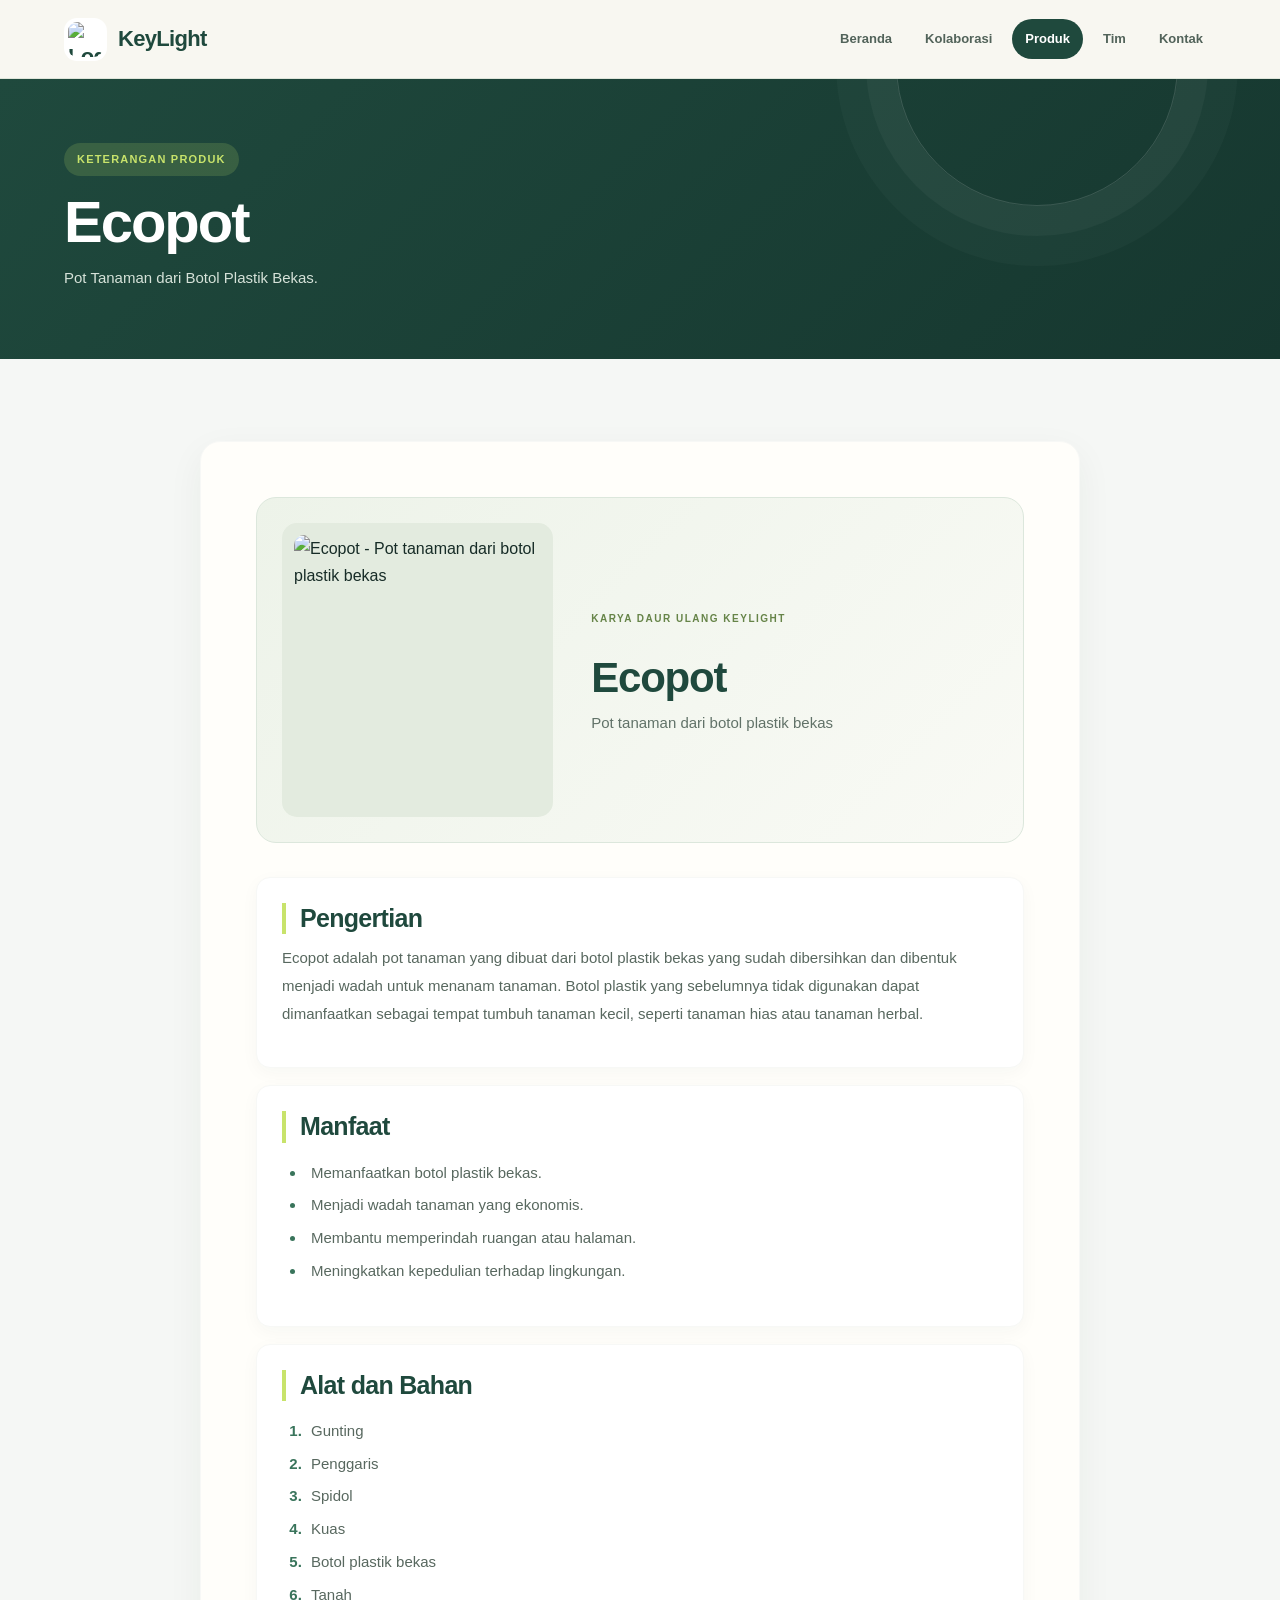
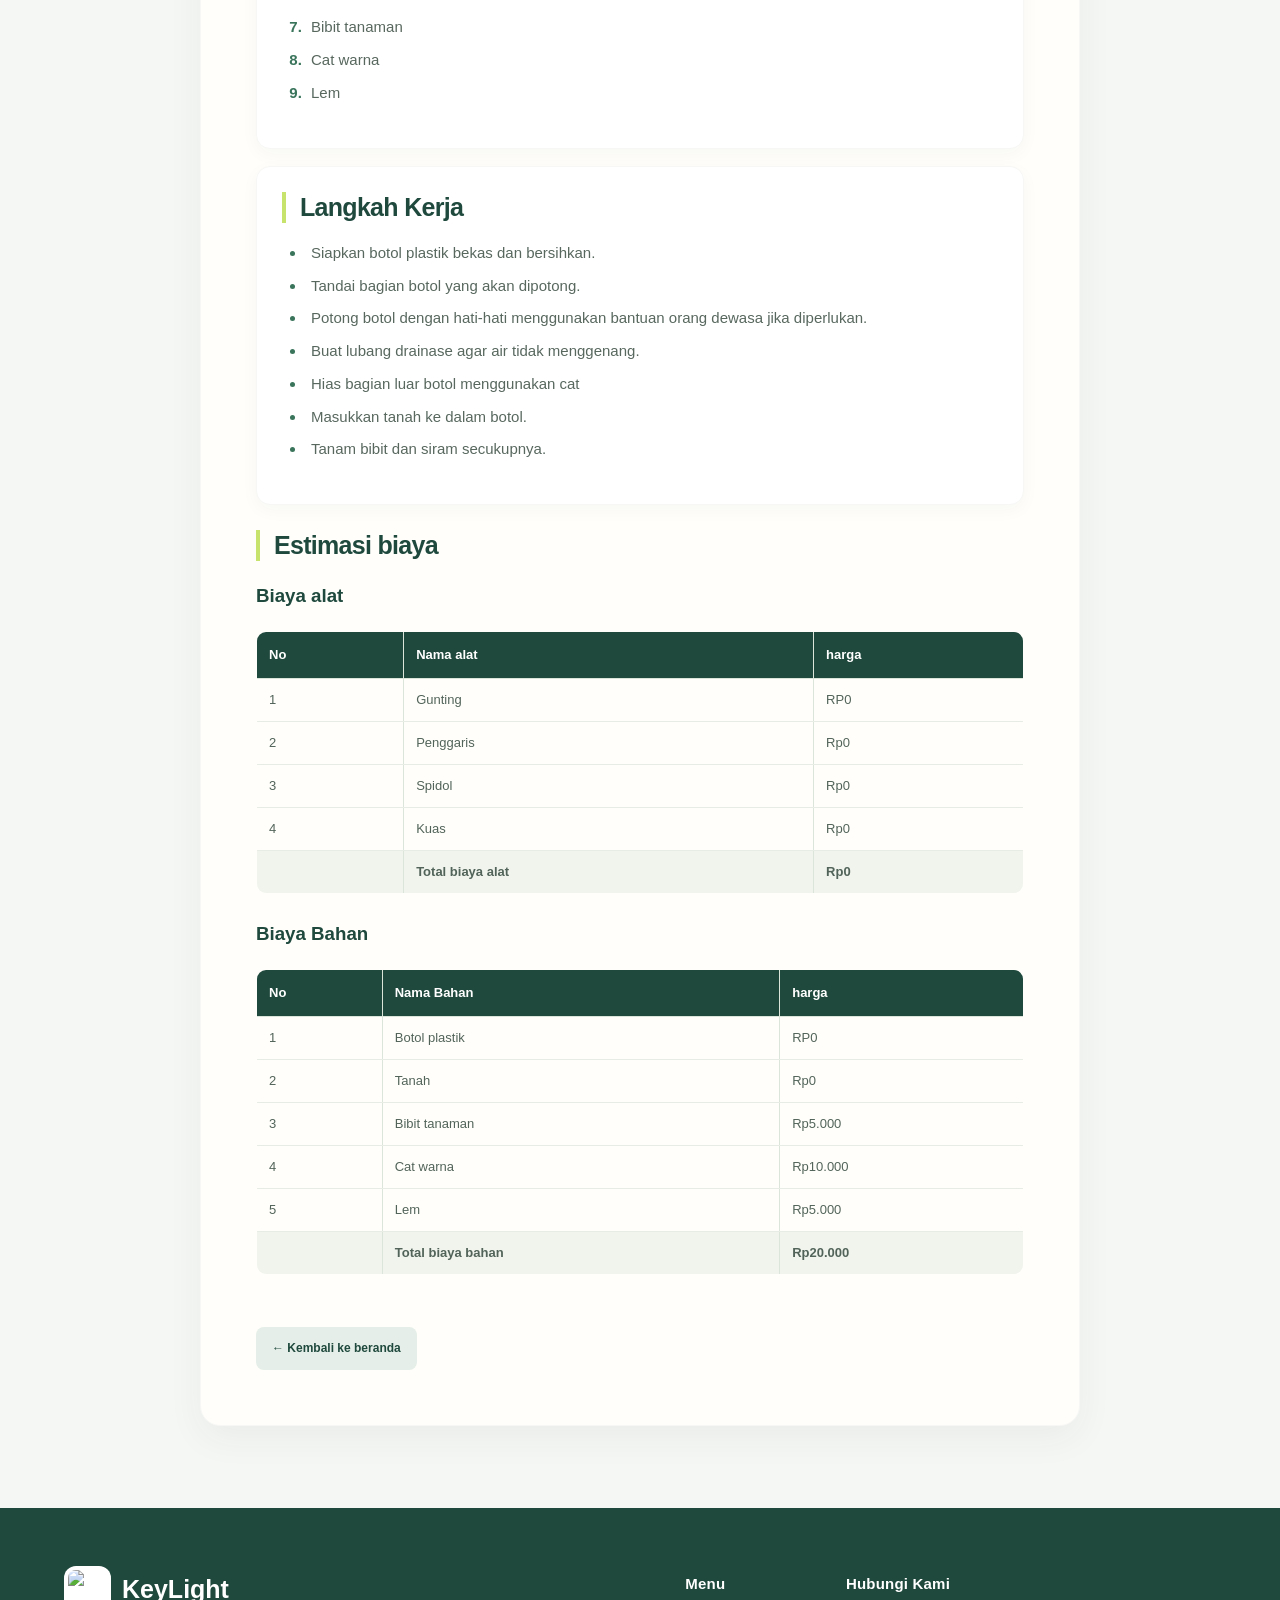
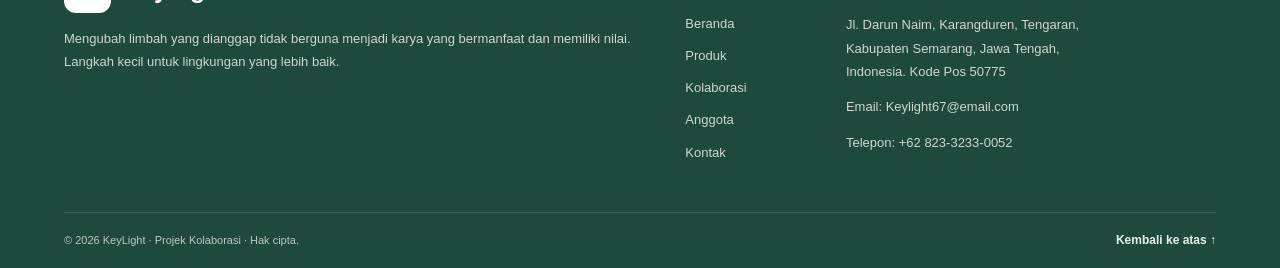
==== ecopot.html @ df7af95a "Add files via upload" ====
<!DOCTYPE html>
<html lang="id">

<head>
  <meta charset="UTF-8">
  <meta name="viewport" content="width=device-width, initial-scale=1.0">
  <meta name="theme-color" content="#1f493d">
  <title>Ecopot | KeyLight</title>
  <link rel="stylesheet" href="style.css">
</head>

<body id="top">
  <header class="site-header">
    <div class="container nav-wrap"><a class="brand" href="index.html"><img src="assets/1761713173324.png"
          alt="Logo KeyLight">KeyLight</a>
      <nav class="nav">
        <a class="" href="index.html">Beranda</a>
        <a class="" href="index.html#kolaborasi">Kolaborasi</a>
        <a class="active" href="index.html#produk">Produk</a>
        <a class="" href="index.html#tim">Tim</a><a class="" href="index.html#kontak">Kontak</a>
      </nav>
    </div>
  </header>
  <section class="page-hero">
    <div class="container"><span class="pill">Keterangan produk</span>
      <h1>Ecopot</h1>
      <p>Pot Tanaman dari Botol Plastik Bekas.</p>
    </div>
  </section>
  <main class="section">
    <div class="container article">
      <header class="product-intro">
        <div class="product-intro-image"><img src="assets/pot botol.jpeg" alt="Ecopot - Pot tanaman dari botol plastik bekas"></div>
        <div class="product-intro-copy"><span class="product-eyebrow">KARYA DAUR ULANG KEYLIGHT</span><h2>Ecopot</h2><p>Pot tanaman dari botol plastik bekas</p></div>
      </header>

      <div class="container">
        <div class="card">

          <h2>Pengertian</h2>
          <p>Ecopot adalah pot tanaman yang dibuat dari botol plastik bekas yang sudah dibersihkan dan dibentuk menjadi
            wadah untuk menanam tanaman.
            Botol plastik yang sebelumnya tidak digunakan dapat dimanfaatkan sebagai tempat tumbuh tanaman kecil,
            seperti tanaman hias atau tanaman herbal.
          </p>
        </div>

        <div class="card">
          <h2>Manfaat</h2>
          <ul>
            <li>Memanfaatkan botol plastik bekas.</li>
            <li>Menjadi wadah tanaman yang ekonomis.</li>
            <li>Membantu memperindah ruangan atau halaman.</li>
            <li>Meningkatkan kepedulian terhadap lingkungan.</li>
          </ul>
        </div>

        <div class="card">
          <h2>Alat dan Bahan</h2>
          <ol>
            <li>Gunting</li>
            <li>Penggaris</li>
            <li>Spidol</li>
            <li>Kuas</li>
            <li>Botol plastik bekas </li>
            <li>Tanah </li>
            <li>Bibit tanaman </li>
            <li>Cat warna </li>
            <li>Lem </li>
          </ol>
        </div>

        <div class="card">
          <h2>Langkah Kerja</h2>
          <ul>
            <li>Siapkan botol plastik bekas dan bersihkan.</li>
            <li>Tandai bagian botol yang akan dipotong.</li>
            <li>Potong botol dengan hati-hati menggunakan bantuan orang dewasa jika diperlukan.</li>
            <li>Buat lubang drainase agar air tidak menggenang.</li>
            <li>Hias bagian luar botol menggunakan cat</li>
            <li>Masukkan tanah ke dalam botol.</li>
            <li>Tanam bibit dan siram secukupnya.</li>
          </ul>
        </div>
        <div>
         <h2>Estimasi biaya</h2>
         <h3>Biaya alat</h3>
          <table border="1">
             <thead>
              <th>No</th>
              <th>Nama alat</th>
              <th>harga</th>
            </thead>
            <tbody>
              <tr>
                <td>1</td>
                <td>Gunting</td>
                <td>RP0</td>
              </tr>
              <tr>
                <td>2</td>
                <td>Penggaris</td>
                <td>Rp0</td>
              </tr>
              <tr>
                <td>3</td>
                <td>Spidol</td>
                <td>Rp0</td>
              </tr>
              <tr>
                <td>4</td>
                <td>Kuas</td>
                <td>Rp0</td>
              </tr>
              <tr>
                <td> </td>
                <td>Total biaya alat</td>
                <td>Rp0</td>
              </tr>
            </tbody>
          </table>
            
          <h3>Biaya Bahan</h3>
          <table border="1">
             <thead>
              <th>No</th>
              <th>Nama Bahan</th>
              <th>harga</th>
            </thead>
            <tbody>
              <tr>
                <td>1</td>
                <td>Botol plastik</td>
                <td>RP0</td>
              </tr>
              <tr>
                <td>2</td>
                <td>Tanah</td>
                <td>Rp0</td>
              </tr>
              <tr>
                <td>3</td>
                <td>Bibit tanaman</td>
                <td>Rp5.000</td>
              </tr>
              <tr>
                <td>4</td>
                <td>Cat warna</td>
                <td>Rp10.000</td>
              </tr>
              <tr>
                <td>5</td>
                <td>Lem</td>
                <td>Rp5.000</td>
              </tr>
              <tr>
                <td> </td>
                <td>Total biaya bahan</td>
                <td>Rp20.000</td>
              </tr>
          </tbody>
          </table>
        </div>
        <a class="back" href="index.html">← Kembali ke beranda</a>
    </div>
  </main>
   <!-- FOOTER -->
  <footer class="site-footer">

    <div class="container footer-main">

      <div class="footer-brand">

        <a class="footer-logo" href="index.html">
          <img src="assets/1761713173324.png" alt="Logo KeyLight">
          <span>KeyLight</span>
        </a>

        <p>
          Mengubah limbah yang dianggap tidak berguna
          menjadi karya yang bermanfaat dan memiliki nilai.
          Langkah kecil untuk lingkungan yang lebih baik.
        </p>


      </div>


      <div class="footer-column">
        <h3>Menu</h3>
        <a href="index.html">Beranda</a>
        <a href="index.html#produk">Produk</a>
        <a href="index.html#kolaborasi">Kolaborasi</a>
        <a href="index.html#tim">Anggota</a>
        <a href="index.html#kontak">Kontak</a>
      </div>

      <div class="footer-column footer-contact">
        <h3>Hubungi Kami</h3>

        <p>
          Jl. Darun Naim, Karangduren, Tengaran,
          Kabupaten Semarang, Jawa Tengah, Indonesia.
          Kode Pos 50775
        </p>

        <p>Email: Keylight67@email.com</p>
        <p>Telepon: +62 823-3233-0052</p>
      </div>

    </div>


    <div class="container footer-bottom">

      <p>
        © 2026 KeyLight · Projek Kolaborasi · Hak cipta.
      </p>

      <a href="#top" class="back-top">
        Kembali ke atas ↑
      </a>

    </div>

  </footer>

</body>

</html>
---- style.css ----
/* ReLight — visual redesign | HTML + CSS murni */
:root {
  --ink: #172c27;
  --forest: #1f493d;
  --green: #39745b;
  --lime: #c8e36b;
  --sage: #e8eee5;
  --paper: #f8f7f1;
  --white: #fffefa;
  --muted: #69776f;
  --line: #f7f8f6;
  --shadow: 0 18px 45px rgba(28, 55, 43, .09)
}

* {
  box-sizing: border-box
}

html {
  scroll-behavior: smooth;
  scroll-padding-top: 90px
}

body {
  margin: 0;
  background: var(--paper);
  color: var(--ink);
  font-family: Arial, Helvetica, sans-serif;
  line-height: 1.7
}

a {
  color: inherit;
  text-decoration: none
}

img {
  display: block;
  max-width: 100%
}

.container {
  width: min(1160px, 90%);
  margin-inline: auto
}

.site-header {
  position: sticky;
  top: 0;
  z-index: 20;
  background: rgba(248, 247, 241, .94);
  backdrop-filter: blur(12px);
  border-bottom: 1px solid rgba(220, 227, 216, .9)
}

.nav-wrap {
  min-height: 78px;
  display: flex;
  align-items: center;
  justify-content: space-between;
  gap: 24px
}

.brand {
  display: inline-flex;
  align-items: center;
  gap: 11px;
  font-size: 22px;
  font-weight: 900;
  letter-spacing: -.7px;
  color: var(--forest)
}

.brand img {
  width: 43px;
  height: 43px;
  object-fit: contain;
  background: #fff;
  border-radius: 13px;
  padding: 4px
}

.nav {
  display: flex;
  align-items: center;
  gap: 7px;
  flex-wrap: wrap
}

.nav a {
  font-size: 13px;
  font-weight: 700;
  color: #52635a;
  padding: 9px 13px;
  border-radius: 999px;
  transition: .2s
}

.nav a:hover,
.nav a.active {
  background: var(--forest);
  color: white
}

.hero {
  position: relative;
  overflow: hidden;
  padding: 88px 0 94px;
  background: var(--forest);
  color: white
}

.hero:before,
.hero:after {
  content: "";
  position: absolute;
  border-radius: 50%;
  pointer-events: none
}

.hero:before {
  width: 420px;
  height: 420px;
  right: -110px;
  top: -210px;
  border: 1px solid rgba(255, 255, 255, .16);
  box-shadow: 0 0 0 38px rgba(255, 255, 255, .035), 0 0 0 78px rgba(255, 255, 255, .025)
}

.hero:after {
  width: 240px;
  height: 240px;
  left: -120px;
  bottom: -150px;
  background: rgba(200, 227, 107, .10)
}

.hero-grid {
  position: relative;
  z-index: 1;
  display: grid;
  grid-template-columns: 1.1fr .9fr;
  gap: 65px;
  align-items: center
}

.eyebrow,
.pill {
  display: inline-flex;
  align-items: center;
  gap: 8px;
  padding: 7px 13px;
  border-radius: 999px;
  background: rgba(200, 227, 107, .15);
  color: var(--lime);
  font-size: 11px;
  font-weight: 800;
  letter-spacing: 1.2px;
  text-transform: uppercase
}

.hero h1 {
  font-size: clamp(48px, 7vw, 86px);
  line-height: .99;
  letter-spacing: -4px;
  margin: 22px 0 20px;
  color: #fff
}

.hero p {
  max-width: 590px;
  color: #d6e2d9;
  font-size: 16px;
  line-height: 1.85;
  margin: 0 0 28px
}

.btn {
  display: inline-flex;
  align-items: center;
  gap: 12px;
  background: var(--lime);
  color: var(--ink);
  font-size: 13px;
  font-weight: 900;
  padding: 14px 21px;
  border-radius: 9px;
  transition: .2s
}

.btn:hover {
  transform: translateY(-3px);
  box-shadow: 0 20px 24px rgba(0, 0, 0, .16)
}

.hero-art {
  min-height: 330px;
  display: grid;
  place-items: center;
  position: relative;
  background: linear-gradient(145deg, #fdfffc, #f9faf9);
  border-radius: 32px 32px 110px 32px;
  padding: 38px;
  box-shadow: var(--shadow);
  transform: rotate(1deg)
}

.hero-art:before {
  content: "REUSE • RECREATE • KEYLIGHT";
  bottom: 20px;
  left: 25px;
  font-size: 10px;
  font-weight: 900;
  letter-spacing: 2px;
  color: #48634f
}

.hero-art img {
  width: min(240px, 75%);
  height: 220px;
  object-fit: contain;
  filter: drop-shadow(0 15px 15px rgba(28, 55, 43, .12))
}

.section {
  padding: 82px 0
}

.section.alt {
  background: #edf1e9
}

.section.dark {
  background: var(--forest);
  color: #fff
}

.section-title {
  max-width: 700px;
  text-align: center;
  margin: 0 auto 42px
}

.section-title .pill {
  background: #e2ebd7;
  color: var(--green);
  margin-bottom: 12px
}

.section-title h2 {
  font-size: clamp(29px, 4vw, 43px);
  line-height: 1.13;
  letter-spacing: -1.5px;
  color: var(--ink);
  margin: 0 0 13px
}

.section-title p {
  color: var(--muted);
  font-size: 15px;
  margin: 0
}

.section.dark .section-title h2 {
  color: white
}

.section.dark .section-title p {
  color: #d4e0d8
}

.two-col {
  display: grid;
  grid-template-columns: 1fr 1fr;
  gap: 58px;
  align-items: center
}

.two-col h2 {
  font-size: clamp(29px, 4vw, 42px) !important;
  line-height: 1.13 !important;
  letter-spacing: -1.4px;
  margin: 14px 0 17px;
  color: var(--ink) !important
}

.two-col p {
  color: var(--muted);
  font-size: 15px
}

.photo-box {
  position: relative;
  overflow: hidden;
  border-radius: 22px 22px 80px 22px;
  background: #dfe9d9;
  min-height: 320px;
  box-shadow: var(--shadow);
  padding: 10px
}

.photo-box:after {
  content: "EcoVandguard";
  position: absolute;
  bottom: 22px;
  left: 25px;
  background: var(--lime);
  color: var(--ink);
  font-size: 12px;
  font-weight: 900;
  letter-spacing: 1.2px;
  padding: 8px 12px;
  border-radius: 5px
}

.photo-box img {
  width: 100%;
  height: 320px;
  object-fit: cover;
  border-radius: 15px 15px 70px 15px
}

.text-link {
  display: inline-flex;
  align-items: center;
  gap: 8px;
  color: var(--green);
  font-weight: 900;
  font-size: 13px;
  margin-top: 5px
}

.text-link:hover {
  color: #172c27;
  text-decoration: underline;
  text-underline-offset: 4px
}

.cards {
  display: grid;
  grid-template-columns: repeat(3, minmax(0, 1fr));
  gap: 22px
}

.card {
  min-width: 0;
  background: var(--white);
  border: 1px solid var(--line);
  border-radius: 17px;
  overflow: hidden;
  box-shadow: 0 5px 18px rgba(28, 55, 43, .035);
  transition: transform .25s, box-shadow .25s
}

.card:hover {
  transform: translateY(-7px);
  box-shadow: var(--shadow)
}

.card-img {
  height: 205px;
  background: linear-gradient(145deg, #e6eee1, #d5e2d2);
  display: grid;
  place-items: center;
  overflow: hidden
}

.card-img img {
  width: 100%;
  height: 100%;
  object-fit: cover;
  transition: transform .4s
}

.card:hover .card-img img {
  transform: scale(1.045)
}

.card-img .symbol {
  font-size: 62px;
  color: var(--green)
}

.card-body {
  padding: 23px
}

.card h3 {
  margin: 0 0 9px;
  color: var(--forest);
  font-size: 18px;
  line-height: 1.35;
  letter-spacing: -.3px
}

.card p {
  margin: 0 0 15px;
  color: var(--muted);
  font-size: 13px;
  line-height: 1.75
}

.team-section {
  background: #f0f0e8
}

.team-card {
  border-radius: 17px
}

.team-photo {
  height: 255px;
  background: #e2e9dc;
  overflow: hidden
}

.team-photo img {
  width: 100%;
  height: 100%;
  object-fit: cover;
  object-position: center 25%;
  transition: transform .4s
}

.team-card:hover .team-photo img {
  transform: scale(1.04)
}

.social-links {
  display: flex;
  flex-wrap: wrap;
  gap: 7px;
  margin-top: 16px
}

.social-links a {
  display: inline-flex;
  align-items: center;
  padding: 7px 11px;
  border-radius: 7px;
  background: #edf2e9;
  color: var(--forest);
  border: 1px solid #dce6d8;
  font-size: 11px;
  font-weight: 800;
  transition: .2s
}

.social-links a:hover {
  background: var(--forest);
  border-color: var(--forest);
  color: #fff
}

.social-note {
  margin: 22px 0 0;
  padding: 13px 16px;
  background: #e5eddf;
  border-radius: 9px;
  color: #52645a;
  font-size: 12px
}

.info-box {
  background: var(--forest);
  color: white;
  padding: 30px;
  border-radius: 18px 18px 55px 18px;
  box-shadow: var(--shadow)
}

.info-box h3 {
  font-size: 21px;
  margin: 0 0 17px
}

.info-box p {
  color: #e0e9e1;
  margin: 8px 0;
  font-size: 14px
}

.info-box .note {
  background: rgba(255, 255, 255, .1);
  border: 0;
  color: #e0e9e1
}

.page-hero {
  position: relative;
  overflow: hidden;
  background: var(--forest);
  color: white;
  padding: 64px 0 68px
}

.page-hero:after {
  content: "";
  position: absolute;
  width: 280px;
  height: 280px;
  border: 1px solid rgba(255, 255, 255, .15);
  border-radius: 50%;
  right: 8%;
  top: -155px;
  box-shadow: 0 0 0 30px rgba(255, 255, 255, .035), 0 0 0 60px rgba(255, 255, 255, .025)
}

.page-hero .container {
  position: relative;
  z-index: 1
}

.page-hero .pill {
  background: rgba(200, 227, 107, .16);
  color: var(--lime)
}

.page-hero h1 {
  font-size: clamp(35px, 5vw, 58px);
  line-height: 1.08;
  letter-spacing: -2px;
  color: white;
  margin: 15px 0 12px;
  max-width: 850px
}

.page-hero p {
  max-width: 720px;
  color: #d6e2d9;
  font-size: 15px;
  margin: 0
}

.article {
  max-width: 880px;
  margin: 0 auto;
  background: var(--white);
  padding: clamp(24px, 5vw, 55px);
  border: 1px solid var(--line);
  border-radius: 20px;
  box-shadow: 0 12px 36px rgba(28, 55, 43, .055)
}

.article h2 {
  font-size: 25px;
  line-height: 1.25;
  color: var(--forest);
  letter-spacing: -.7px;
  margin: 34px 0 10px;
  padding-left: 14px;
  border-left: 4px solid var(--lime)
}

.article h2:first-of-type {
  margin-top: 25px
}

.article h3 {
  color: var(--forest)
}

.article p,
.article li {
  color: #58685f;
  font-size: 15px;
  line-height: 1.85
}

.article ul,
.article ol {
  padding-left: 24px
}

.article li {
  padding-left: 5px;
  margin: 5px 0
}

.article li::marker {
  color: var(--green);
  font-weight: bold
}

.article-img {
  width: 100%;
  max-height: 430px;
  object-fit: cover;
  border-radius: 14px;
  margin: 0 0 28px
}

.price-grid {
  display: grid;
  grid-template-columns: repeat(3, 1fr);
  gap: 12px;
  margin: 22px 0
}

.price {
  background: #edf2e9;
  padding: 18px;
  border-radius: 12px;
  color: #5c6b61;
  font-size: 12px
}

.price strong {
  display: block;
  color: var(--forest);
  font-size: 23px;
  margin-top: 5px
}

.poster {
  width: 100%;
  height: auto;
  border: 1px solid var(--line);
  border-radius: 13px;
  margin: 17px 0 22px;
  box-shadow: 0 8px 22px rgba(28, 55, 43, .08)
}

.note {
  background: #edf2e9;
  border-left: 4px solid var(--green);
  padding: 15px 18px;
  border-radius: 7px;
  color: #536257
}

.back {
  display: inline-flex;
  margin-top: 28px;
  padding: 11px 16px;
  border-radius: 8px;
  background: var(--forest);
  color: white;
  font-weight: 800;
  font-size: 12px;
  transition: .2s
}

.back:hover {
  background: var(--green);
  transform: translateX(-3px)
}

.site-footer {
  background: #142f29;
  color: #eaf0e9;
  padding: 58px 0 18px
}

.footer-main {
  display: grid;
  grid-template-columns: 1.4fr .3fr .6fr .2fr;
  gap: 35px;
  align-items: start
}

.footer-brand,
.footer-column {
  min-width: 0
}

.footer-logo {
  display: inline-flex;
  align-items: center;
  gap: 11px;
  color: white;
  font-size: 25px;
  font-weight: 900;
  margin-bottom: 14px
}

.footer-logo img {
  width: 47px;
  height: 47px;
  object-fit: contain;
  background: #fff;
  border-radius: 12px;
  padding: 4px
}

.footer-brand p,
.footer-column p {
  color: #cbd9ce;
  font-size: 13px;
  line-height: 1.8;
  margin: 0 0 12px
}

.footer-column h3 {
  color: #fff;
  font-size: 15px;
  margin: 5px 0 17px;
  letter-spacing: .2px
}

.footer-column>a {
  display: block;
  color: #cbd9ce;
  font-size: 13px;
  margin: 10px 0;
  transition: color .2s
}

.footer-column>a:hover,
.back-top:hover {
  color: var(--lime)
}

.footer-member {
  display: flex;
  align-items: center;
  gap: 10px;
  color: #cbd9ce;
  font-size: 12px;
  margin: 11px 0
}

.member-photo-placeholder {
  width: 38px;
  height: 38px;
  flex: 0 0 38px;
  border: 1px dashed #9eb5a4;
  border-radius: 50%;
  display: grid;
  place-items: center;
  color: #d4e0d5;
  font-size: 9px;
  background: #ffffff0b
}

.footer-photo-placeholder {
  height: 112px;
  width: 100%;
  max-width: 260px;
  border: 1px dashed #9eb5a4;
  border-radius: 12px;
  background: #ffffff0b;
  display: grid;
  place-items: center;
  text-align: center;
  padding: 12px;
  margin-top: 18px;
  color: #cbd9ce;
  font-size: 12px
}

.footer-bottom {
  border-top: 1px solid #ffffff25;
  margin-top: 38px;
  padding-top: 17px;
  display: flex;
  justify-content: space-between;
  align-items: center;
  gap: 15px
}

.footer-bottom p {
  margin: 0;
  color: #b9c9bd;
  font-size: 11px
}

.back-top {
  color: #e5f1e6;
  font-size: 12px;
  font-weight: 800
}

@media(max-width:900px) {
  .footer-main {
    grid-template-columns: 1.2fr 1fr;
    gap: 28px
  }

  .hero-grid {
    gap: 35px
  }

  .cards {
    gap: 16px
  }
}

@media(max-width:700px) {
  .nav-wrap {
    padding: 13px 0;
    align-items: flex-start;
    flex-direction: column;
    gap: 9px
  }

  .nav {
    gap: 4px
  }

  .nav a {
    padding: 7px 10px;
    font-size: 12px
  }

  .hero {
    padding: 62px 0
  }

  .hero-grid,
  .two-col {
    grid-template-columns: 1fr;
    gap: 30px
  }

  .hero h1 {
    letter-spacing: -2.5px
  }

  .hero-art {
    min-height: 235px;
    border-radius: 24px 24px 75px 24px
  }

  .hero-art img {
    height: 160px
  }

  .section {
    padding: 60px 0
  }

  .cards {
    grid-template-columns: repeat(2, minmax(0, 1fr))
  }

  .photo-box,
  .photo-box img {
    min-height: 250px;
    height: 250px
  }

  .page-hero {
    padding: 48px 0
  }

  .article {
    padding: 25px 21px
  }

  .footer-main {
    grid-template-columns: 1fr 1fr
  }
}

@media(max-width:520px) {
  .container {
    width: 90%
  }

  .cards {
    grid-template-columns: 1fr
  }

  .card-img {
    height: 220px
  }

  .section-title {
    text-align: left;
    margin-bottom: 28px
  }

  .section-title h2 {
    font-size: 30px
  }

  .section-title p {
    font-size: 14px
  }

  .hero h1 {
    font-size: 49px
  }

  .hero p {
    font-size: 14px
  }

  .footer-main {
    grid-template-columns: 1fr;
    gap: 24px
  }

  .footer-photo-placeholder {
    max-width: none
  }

  .footer-bottom {
    align-items: flex-start;
    flex-direction: column
  }

  .price-grid {
    grid-template-columns: 1fr
  }

  .price {
    display: flex;
    justify-content: space-between;
    align-items: center;
    gap: 12px
  }

  .price strong {
    margin: 0;
    font-size: 20px
  }

  .article h2 {
    font-size: 22px
  }
}

@media(prefers-reduced-motion:reduce) {

  *,
  *::before,
  *::after {
    scroll-behavior: auto !important;
    transition: none !important
  }
}

/* Revisi tim: empat anggota dengan layout responsif */
.team-grid {
  grid-template-columns: repeat(4, minmax(0, 1fr));
  gap: 18px
}

.team-grid .team-photo {
  height: 220px
}

.photo-placeholder {
  display: flex;
  align-items: center;
  justify-content: center;
  padding: 18px;
  text-align: center;
  background: linear-gradient(135deg, #e6eddf, #d3dfcf);
  color: #526b55;
  font-size: 13px;
  font-weight: 700;
  border: 2px dashed #9aaf94
}

.photo-placeholder span {
  max-width: 150px
}

@media(max-width:1000px) {
  .team-grid {
    grid-template-columns: repeat(2, minmax(0, 1fr))
  }
}

@media(max-width:520px) {
  .team-grid {
    grid-template-columns: 1fr
  }

  .team-grid .team-photo {
    height: 260px
  }
}

/* Kolaborasi lintas pelajaran: dua kartu sejajar dan seimbang */
.collab-grid {
  width: min(820px, 100%);
  margin: 0 auto;
  grid-template-columns: repeat(2, minmax(0, 1fr));
  gap: 26px;
  align-items: stretch;
}

.collab-grid .card {
  display: flex;
  flex-direction: column;
  height: 100%;
}

.collab-grid .card-img {
  height: 165px;
  flex: 0 0 165px;
}

.collab-grid .card-body {
  display: flex;
  flex: 1;
  flex-direction: column;
  align-items: flex-start;
  padding: 25px;
}

.collab-grid .card-body .text-link {
  margin-top: auto;
  padding-top: 14px;
}

@media(max-width:600px) {
  .collab-grid {
    width: min(420px, 100%);
    grid-template-columns: 1fr;
    gap: 18px;
  }

  .collab-grid .card-img {
    height: 145px;
    flex-basis: 145px;
  }
}

/* FORMULIR KONTAK */
.contact-form {
  max-width: 650px;
  margin: 40px auto;
  padding: 35px;
  background: #ffffff;
  border-radius: 15px;
  box-shadow: 0 5px 20px rgba(0, 0, 0, 0.08);
}

.contact-form h2 {
  color: #263746;
  margin-bottom: 10px;
}

.form-desc {
  color: #777;
  margin-bottom: 25px;
  line-height: 1.6;
}

.form-group {
  margin-bottom: 20px;
}

.form-group label {
  display: block;
  margin-bottom: 8px;
  color: #34495e;
  font-weight: 600;
}

.form-group input,
.form-group textarea {
  width: 100%;
  padding: 13px 15px;
  border: 1px solid #d5dce2;
  border-radius: 8px;
  font-family: inherit;
  font-size: 14px;
  outline: none;
  box-sizing: border-box;
  transition: 0.3s;
}

.form-group input:focus,
.form-group textarea:focus {
  border-color: #3999bd;
  box-shadow: 0 0 5px rgba(57, 153, 189, 0.2);
}

.form-group textarea {
  resize: vertical;
}

.btn-kirim {
  width: 100%;
  padding: 14px;
  background: #287f9f;
  color: white;
  border: none;
  border-radius: 8px;
  font-size: 15px;
  font-weight: bold;
  cursor: pointer;
  transition: 0.3s;
}

.btn-kirim:hover {
  background: #1d637e;
}

/* Tampilan HP */
@media (max-width: 600px) {
  .contact-form {
    margin: 20px 15px;
    padding: 25px 20px;
  }
}

.member-photo {
  width: 85px;
  height: 85px;
  border-radius: 50%;
  overflow: hidden;
  border: 2px dashed white;
  flex-shrink: 0;

}

.member-photo img {
  width: 100%;
  height: 100%;
  object-fit: cover;
  object-position: center;
  display: block;
}

/* ===== RESTORE WARNA ASLI KEYLIGHT ===== */

.page-hero {
  background: linear-gradient(135deg, #1f493d, #16372f);
  color: #ffffff;
}

.section {
  background: #f5f7f5;
}

.pill {
  border-color: #8da99c;
}

.card-body h3,
.math-content h4 {
  color: #1f493d;
}

.member-label {
  color: #1f493d;
  background: #e8f0eb;
}

.equation {
  border-left-color: #1f493d;
}

.equation b {
  color: #1f493d;
}

.result {
  background: #edf4ef;
  border-color: #d5e5d9;
}

.result strong {
  color: #1f493d;
}

.back {
  color: #1f493d;
  background: #e5eee8;
}

.back:hover {
  background: #1f493d;
  color: #ffffff;
}

.site-footer {
  background: #1f493d;
}



.materi {
  margin-top: 18px;
}

.materi summary {
  list-style: none;
  text-align: center;
  padding: 13px;
  background: var(--forest);
  color: white;
  border-radius: 12px;
  cursor: pointer;
  font-weight: 600;
  transition: 0.3s;
}

.materi summary:hover {
  background: var(--green);
}

.materi summary::-webkit-details-marker {
  display: none;
}

.materi[open] summary {
  background: var(--green);
}

.math-content {
  margin-top: 15px;
  padding: 20px;
  background: var(--sage);
  border-radius: 12px;
  line-height: 1.7;
}

.math-content h4 {
  color: var(--forest);
  margin-bottom: 10px;
}

/* =========================================
   PENYEMPURNAAN HALAMAN MATEMATIKA KEYLIGHT
   HTML + CSS MURNI
========================================= */

/* LAYOUT KARTU ANGGOTA */
.math-page .cards {
  grid-template-columns: repeat(2, minmax(0, 1fr));
  gap: 28px;
  align-items: start;
}

.math-page .card {
  height: 100%;
  border-radius: 20px;
  background: var(--white);
  border: 1px solid var(--line);
  transition: transform .3s ease, box-shadow .3s ease;
}

.math-page .card:hover {
  transform: translateY(-5px);
  box-shadow: var(--shadow);
}

.math-page .card-body {
  padding: 25px;
}

/* LABEL ANGGOTA */
.math-page .member-label {
  display: inline-flex;
  align-items: center;
  padding: 6px 12px;
  margin-bottom: 13px;
  border-radius: 50px;
  background: #e8f0eb;
  color: var(--forest);
  font-size: 10px;
  font-weight: 800;
  letter-spacing: 1px;
}

.math-page .card h3 {
  font-size: 20px;
  margin-bottom: 12px;
}

/* POSTER */
.math-page .poster {
  width: 100%;
  height: 260px;
  object-fit: contain;
  object-position: center;
  background: #edf2e9;
  border: 1px solid var(--line);
  border-radius: 14px;
  padding: 8px;
  margin: 15px 0 18px;
  box-shadow: 0 6px 18px rgba(28, 55, 43, .06);
}

/* TOMBOL LIHAT MATERI */
.math-page .materi {
  margin-top: 12px;
  border-radius: 12px;
}

.math-page .materi summary {
  position: relative;
  display: flex;
  align-items: center;
  justify-content: center;
  gap: 12px;
  min-height: 48px;
  padding: 13px 18px;
  background: var(--forest);
  color: white;
  border: 1px solid transparent;
  border-radius: 10px;
  font-size: 13px;
  font-weight: 800;
  letter-spacing: .3px;
  cursor: pointer;
  transition: background .25s, border-radius .25s;
}

.math-page .materi summary::after {
  content: "+";
  position: absolute;
  right: 17px;
  font-size: 21px;
  font-weight: 400;
  line-height: 1;
  transition: transform .25s;
}

.math-page .materi summary:hover {
  background: var(--green);
}

.math-page .materi[open] summary {
  background: var(--green);
  border-radius: 10px 10px 0 0;
}

.math-page .materi[open] summary::after {
  content: "−";
}

/* ISI MATERI */
.math-page .math-content {
  margin-top: 0;
  padding: 23px;
  background: #f0f4ed;
  border: 1px solid #dce7dc;
  border-top: none;
  border-radius: 0 0 12px 12px;
  line-height: 1.8;
}

.math-page .math-content h4 {
  position: relative;
  color: var(--forest);
  font-size: 15px;
  font-weight: 800;
  margin: 22px 0 10px;
  padding-left: 11px;
  border-left: 3px solid var(--lime);
}

.math-page .math-content h4:first-child {
  margin-top: 0;
}

.math-page .math-content p {
  color: #58685f;
  font-size: 13px;
  line-height: 1.8;
  margin: 0 0 15px;
}

.math-page .math-content>strong {
  display: block;
  color: var(--forest);
  font-size: 13px;
  margin: 17px 0 9px;
}

/* KOTAK PERSAMAAN */
.math-page .equation {
  padding: 16px;
  margin: 10px 0 16px;
  background: #fffefa;
  border: 1px solid #dce5d9;
  border-left: 4px solid var(--green);
  border-radius: 9px;
  color: #43554a;
  font-family: "Courier New", monospace;
  font-size: 12px;
  line-height: 2;
  overflow-wrap: anywhere;
  box-shadow: 0 3px 10px rgba(28, 55, 43, .035);
}

.math-page .equation hr {
  border: none;
  border-top: 1px dashed #cbd8ca;
  margin: 9px 0;
}

.math-page .equation b {
  color: var(--forest);
  font-weight: 900;
}

/* KESIMPULAN */
.math-page .result {
  margin-top: 23px;
  padding: 19px;
  background: #e5eee5;
  border: 1px solid #d1e1d2;
  border-left: 4px solid var(--green);
  border-radius: 10px;
}

.math-page .result strong {
  display: block;
  color: var(--forest);
  font-size: 14px;
  margin-bottom: 7px;
}

.math-page .result p {
  color: #52645a;
  font-size: 13px;
  line-height: 1.8;
  margin: 0;
}

/* CATATAN POSTER */
.math-page .note {
  margin-top: 35px;
  padding: 17px 20px;
  background: #edf2e9;
  border-left: 4px solid var(--green);
  border-radius: 9px;
  color: #536257;
  font-size: 13px;
  line-height: 1.8;
}

/* TOMBOL KEMBALI */
.math-page .back {
  margin-top: 25px;
  padding: 12px 19px;
  border-radius: 9px;
  background: var(--forest);
  color: white;
  font-size: 13px;
  transition: .25s;
}

.math-page .back:hover {
  background: var(--green);
  transform: translateX(-4px);
}

/* FOOTER ANGGOTA */
.math-page .footer-members .member-photo,
.math-page .footer-members .footer-member {
  width: 100%;
  height: auto;
  min-height: 48px;
  display: flex;
  align-items: center;
  gap: 12px;
  margin: 10px 0;
  padding: 4px 0;
  border: none;
  border-radius: 0;
  overflow: visible;
  background: transparent;
  color: #cbd9ce;
  font-size: 12px;
  flex-shrink: 1;
}

.math-page .footer-members .member-photo img,
.math-page .footer-members .footer-member img {
  width: 40px;
  height: 40px;
  flex: 0 0 40px;
  object-fit: cover;
  border-radius: 50%;
  border: 2px solid #9eb5a4;
}

/* FOKUS KEYBOARD */
.math-page .materi summary:focus-visible,
.math-page .back:focus-visible {
  outline: 3px solid var(--lime);
  outline-offset: 4px;
}

/* RESPONSIVE TABLET */
@media (max-width: 900px) {
  .math-page .cards {
    gap: 18px;
  }

  .math-page .card-body {
    padding: 20px;
  }

  .math-page .poster {
    height: 230px;
  }

  .math-page .math-content {
    padding: 17px;
  }
}

/* RESPONSIVE HP */
@media (max-width: 600px) {
  .math-page .cards {
    grid-template-columns: 1fr;
    gap: 22px;
  }

  .math-page .card-body {
    padding: 20px;
  }

  .math-page .poster {
    height: auto;
    max-height: 380px;
    min-height: 180px;
  }

  .math-page .math-content {
    padding: 17px;
  }

  .math-page .equation {
    padding: 13px;
    font-size: 11px;
    line-height: 1.9;
  }

  .math-page .materi summary {
    min-height: 46px;
    font-size: 12px;
  }

  .math-page .result {
    padding: 15px;
  }

  .math-page .note {
    font-size: 12px;
  }
}

.social-links {
  display: flex;
  align-items: center;
  gap: 20px;
  margin-top: 18px;
}

.social-links {
  display: flex;
  align-items: center;
  gap: 20px;
  margin-top: 18px;
}

.social-links a {
  color: #263b65;
  font-size: 20px;
  text-decoration: none;
  transition: 0.3s ease;
}

.social-links a:hover {
  color: #6485c5;
  transform: translateY(-4px);
}

/* ===== PHOTO, PRODUCT DETAIL & WASTE EDUCATION POLISH ===== */
#produk .card-img {
  height: 225px;
  padding: 10px;
  background: linear-gradient(145deg, #edf2e9, #e1e9df);
}

#produk .card-img img {
  width: 100%;
  height: 100%;
  object-fit: contain;
  object-position: center;
  border-radius: 11px;
}

#produk .card:hover .card-img img {
  transform: scale(1.025);
}

.article>.container {
  width: 100%;
  max-width: none;
  margin: 0;
  padding: 0;
}

.product-intro {
  display: grid;
  grid-template-columns: minmax(220px, .8fr) 1.2fr;
  align-items: center;
  gap: clamp(20px, 4vw, 38px);
  margin: 0 0 34px;
  padding: clamp(16px, 3vw, 25px);
  border: 1px solid #dce7dc;
  border-radius: 20px;
  background: linear-gradient(135deg, #edf3e9, #f9faf5);
}

.product-intro-image {
  display: grid;
  place-items: center;
  min-height: 230px;
  padding: 12px;
  border-radius: 15px;
  background: #e3ebdf;
}

.product-intro-image img {
  display: block;
  width: 100%;
  height: 270px;
  object-fit: contain;
  object-position: center;
  border-radius: 10px;
}

.product-intro-copy h2 {
  margin: 10px 0 8px;
  padding: 0;
  border: 0;
  color: var(--forest);
  font-size: clamp(28px, 4vw, 42px);
  letter-spacing: -1.2px;
  line-height: 1.1;
}

.product-intro-copy p {
  margin: 0;
  color: #617268;
  font-size: 15px;
}

.product-eyebrow {
  display: inline-block;
  color: #668448;
  font-size: 10px;
  font-weight: 900;
  letter-spacing: 1.5px;
}

.article .card {
  margin: 0 0 17px;
  padding: clamp(18px, 3vw, 25px);
  border-radius: 14px;
  background: #fff;
}

.article .card h2 {
  margin-top: 0;
}

.article table {
  width: 100%;
  margin: 12px 0 24px;
  border-collapse: collapse;
  overflow: hidden;
  border: 1px solid #dce5d9;
  border-radius: 10px;
  font-size: 13px;
}

.article table th {
  padding: 12px;
  color: #fff;
  background: var(--forest);
  text-align: left;
}

.article table td {
  padding: 10px 12px;
  border-bottom: 1px solid #e7ece5;
  color: #52645a;
}

.article table tr:last-child td {
  font-weight: 800;
  background: #f0f4ed;
}

.waste-section {
  background: #f0f3ed;
}

.waste-article {
  max-width: 980px;
}

.waste-lead {
  margin: 0 0 26px;
  padding: clamp(22px, 4vw, 36px);
  border-radius: 18px;
  background: linear-gradient(135deg, #1f493d, #315f49);
  color: #fff;
}

.waste-lead h2 {
  margin: 12px 0 9px;
  padding: 0;
  border: 0;
  color: #fff;
  font-size: clamp(24px, 4vw, 34px);
}

.waste-lead p {
  margin: 0;
  color: #dce8dc;
}

.waste-grid {
  display: grid;
  grid-template-columns: repeat(2, minmax(0, 1fr));
  gap: 18px;
}

.waste-grid>.card {
  height: 100%;
  margin: 0;
}

.waste-grid>.card p {
  margin-bottom: 0;
}

.waste-grid>.card:last-child {
  grid-column: 1 / -1;
}

/* Posters keep their complete original artwork visible at every width. */
.math-page .cards {
  align-items: start;
}

.math-page .card {
  height: auto;
}

.math-page .card-body {
  min-width: 0;
}

.math-page .poster {
  display: block;
  width: 100%;
  height: auto;
  max-height: none;
  min-height: 0;
  aspect-ratio: auto;
  object-fit: contain;
  object-position: center top;
  padding: 0;
  background: #f5f6f2;
  border: 1px solid #dce5d9;
  border-radius: 12px;
}

@media (max-width: 700px) {
  #produk .card-img {
    height: 210px;
  }

  .product-intro {
    grid-template-columns: 1fr;
    gap: 15px;
  }

  .product-intro-image {
    min-height: 190px;
  }

  .product-intro-image img {
    height: 230px;
  }

  .waste-grid {
    grid-template-columns: 1fr;
  }

  .waste-grid>.card:last-child {
    grid-column: auto;
  }
}

/* Member portraits: keep faces and the complete source photo visible. */
.team-photo {
  height: 300px;
  display: grid;
  place-items: center;
  padding: 8px;
  background: #e7ede3;
}

.team-photo img {
  width: 100%;
  height: 100%;
  object-fit: contain;
  object-position: center;
}

@media (max-width: 600px) {
  .team-photo {
    height: 280px;
  }
}


/* ===== KONTAK KEYLIGHT ===== */
.contact-section {
  padding-top: 76px;
  padding-bottom: 80px;
}

.contact-section .section-title {
  max-width: 720px;
  margin: 0 auto 34px;
  text-align: center;
}

.contact-layout {
  display: grid;
  grid-template-columns: minmax(0, .9fr) minmax(0, 1.1fr);
  gap: 24px;
  align-items: stretch;
}

.contact-info-card,
.contact-form {
  min-width: 0;
  margin: 0;
  padding: clamp(22px, 3vw, 32px);
  border: 1px solid #e0e8dd;
  border-radius: 18px;
  background: #fff;
  box-shadow: 0 10px 28px rgba(31, 73, 61, .07);
}

.contact-info-card {
  display: flex;
  flex-direction: column;
  gap: 18px;
}

.contact-info-heading {
  display: flex;
  align-items: flex-start;
  gap: 14px;
  margin-bottom: 4px;
}

.contact-info-heading h3,
.contact-form h3 {
  margin: 0 0 8px;
  color: #1f493d;
  font-size: 21px;
}

.contact-info-heading p,
.form-desc {
  margin: 0;
  color: #68766d;
  line-height: 1.65;
}

.contact-icon,
.contact-info-icon {
  width: 46px;
  height: 46px;
  flex: 0 0 46px;
  display: grid;
  place-items: center;
  border-radius: 13px;
  color: #1f493d;
  background: #edf3e9;
  font-size: 19px;
}

.contact-info-item {
  display: flex;
  align-items: center;
  gap: 13px;
  min-width: 0;
  color: inherit;
  text-decoration: none;
}

.contact-info-item>span:last-child {
  min-width: 0;
  display: flex;
  flex-direction: column;
  gap: 4px;
}

.contact-info-item small {
  color: #7b887e;
  font-size: 12px;
}

.contact-info-item strong {
  color: #263d32;
  font-size: 14px;
  line-height: 1.5;
  overflow-wrap: anywhere;
}

a.contact-info-item:hover strong {
  color: #39745b;
}

.contact-note {
  display: flex;
  gap: 10px;
  margin-top: auto;
  padding: 14px;
  border-radius: 12px;
  background: #f1f5ed;
  color: #39745b;
}

.contact-note p {
  margin: 0;
  color: #596b5d;
  font-size: 13px;
  line-height: 1.6;
}

.contact-form h3 {
  font-size: 22px;
}

.contact-form .form-desc {
  margin-bottom: 22px;
}

.contact-form .form-group {
  margin-bottom: 17px;
}

.contact-form .form-group label {
  color: #344b3e;
  font-size: 13px;
}

.contact-form .form-group label span[aria-hidden="true"] {
  color: #b34d3d;
}

.optional-label {
  color: #8b968d;
  font-weight: 400;
}

.contact-form .form-group input,
.contact-form .form-group textarea {
  min-height: 48px;
  padding: 13px 14px;
  border: 1px solid #dce5da;
  border-radius: 10px;
  background: #fbfcfa;
  color: #263d32;
  font: inherit;
  font-size: 14px;
  transition: border-color .2s, box-shadow .2s;
}

.contact-form .form-group textarea {
  min-height: 125px;
  resize: vertical;
}

.contact-form .form-group input:focus,
.contact-form .form-group textarea:focus {
  border-color: #39745b;
  outline: none;
  box-shadow: 0 0 0 3px rgba(57, 116, 91, .12);
  background: #fff;
}

.btn-kirim {
  display: inline-flex;
  width: 100%;
  min-height: 49px;
  align-items: center;
  justify-content: center;
  gap: 9px;
  padding: 13px 18px;
  border: 0;
  border-radius: 11px;
  background: #26734c;
  color: #fff;
  font: inherit;
  font-size: 14px;
  font-weight: 750;
  cursor: pointer;
  transition: background .2s, transform .2s;
}

.btn-kirim:hover {
  background: #1d5d3c;
  transform: translateY(-1px);
}

.btn-kirim:focus-visible {
  outline: 3px solid rgba(57, 116, 91, .3);
  outline-offset: 3px;
}

.form-help {
  display: flex;
  align-items: center;
  gap: 7px;
  margin: 13px 0 0;
  color: #849087;
  font-size: 11px;
  line-height: 1.5;
}

/* Consistent product-photo frame: show the entire original image without cropping. */
#produk .cards {
  align-items: stretch;
}

#produk .card {
  display: flex;
  flex-direction: column;
  height: 100%;
}

#produk .card-img {
  height: 230px;
  min-height: 230px;
  padding: 12px;
  box-sizing: border-box;
  display: flex;
  align-items: center;
  justify-content: center;
  overflow: hidden;
  background: #f5f7f2;
  border-bottom: 1px solid #e7ece4;
}

#produk .card-img img {
  display: block;
  width: 100%;
  height: 100%;
  max-width: 100%;
  max-height: 100%;
  object-fit: contain;
  object-position: center;
  border-radius: 8px;
  transform: none;
}

#produk .card:hover .card-img img {
  transform: none;
}

#produk .card-body {
  display: flex;
  flex: 1;
  flex-direction: column;
  align-items: flex-start;
}

#produk .card-body .text-link {
  margin-top: auto;
  padding-top: 12px;
}

@media (max-width: 760px) {
  .contact-layout {
    grid-template-columns: 1fr;
  }

  .contact-info-card,
  .contact-form {
    padding: 23px;
  }
}

@media (max-width: 600px) {
  #produk .card-img {
    height: 215px;
    min-height: 215px;
  }

  .contact-section {
    padding-top: 54px;
    padding-bottom: 58px;
  }
}
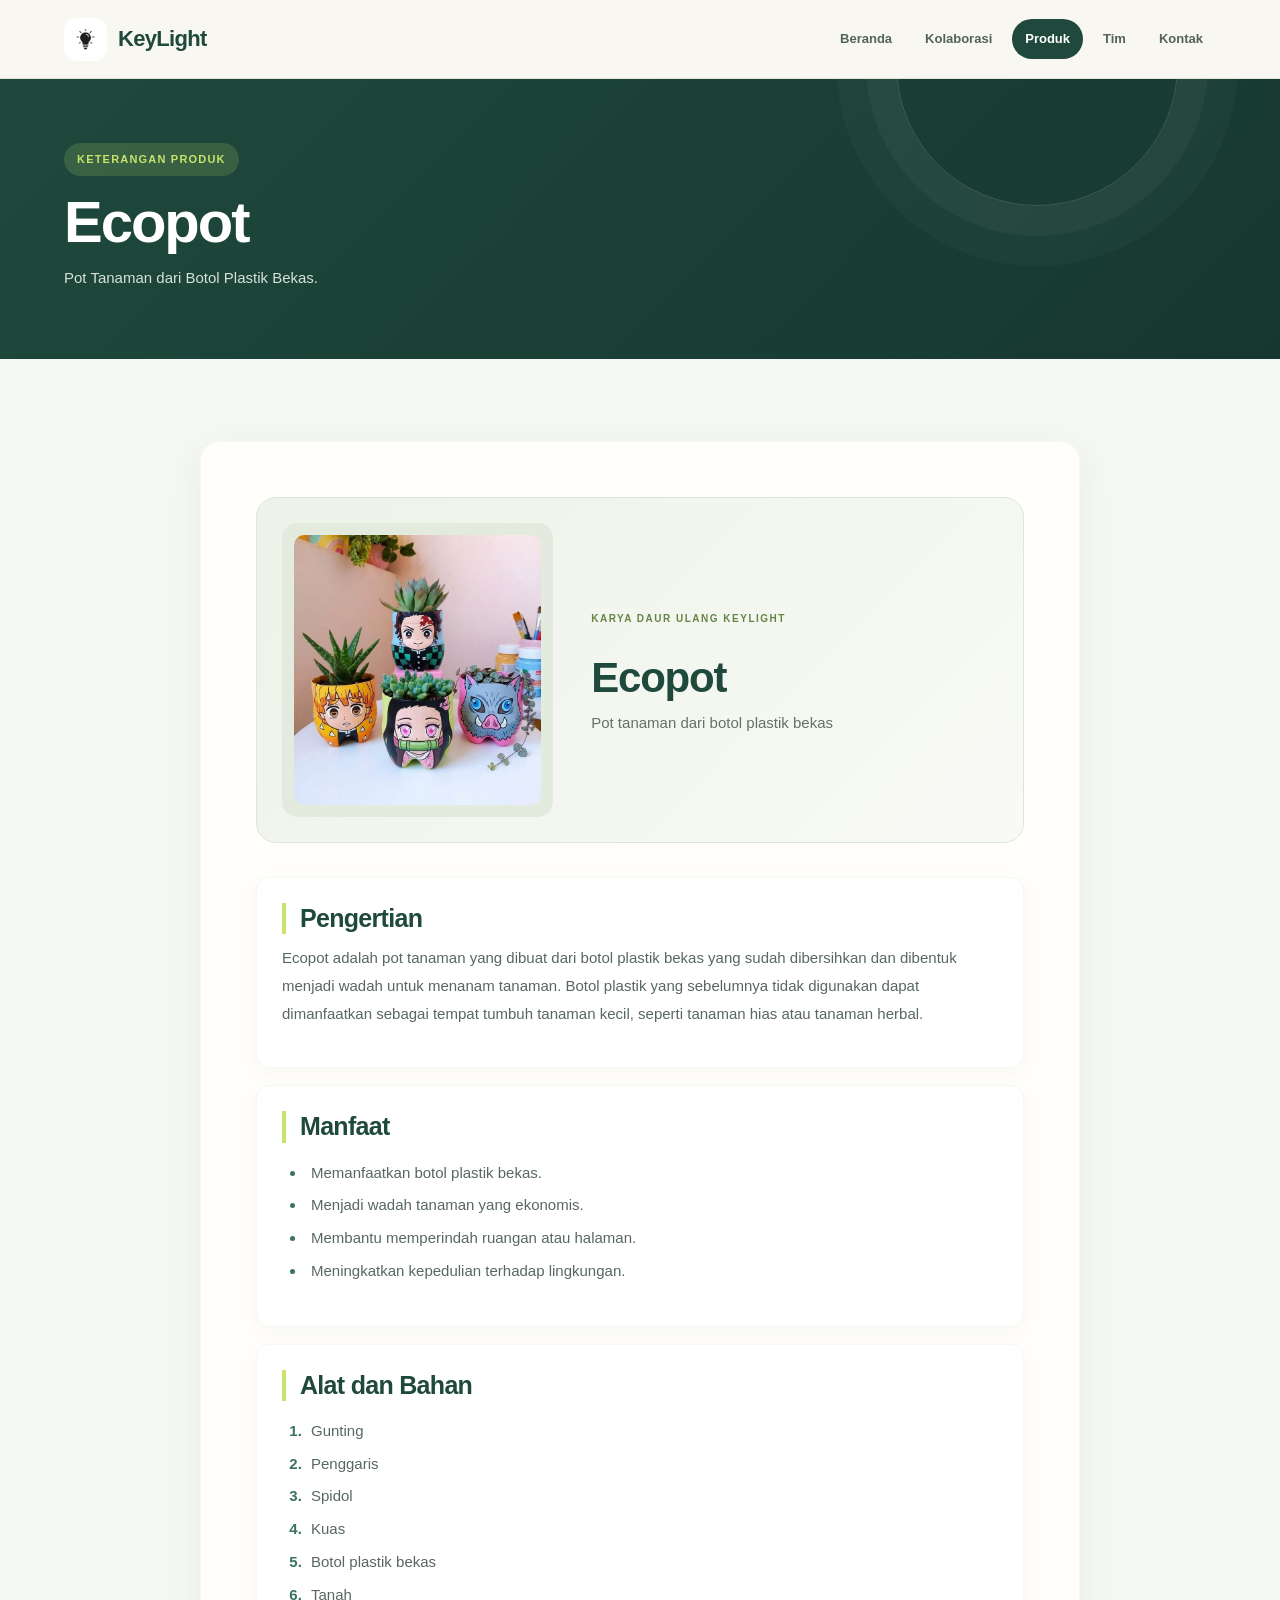
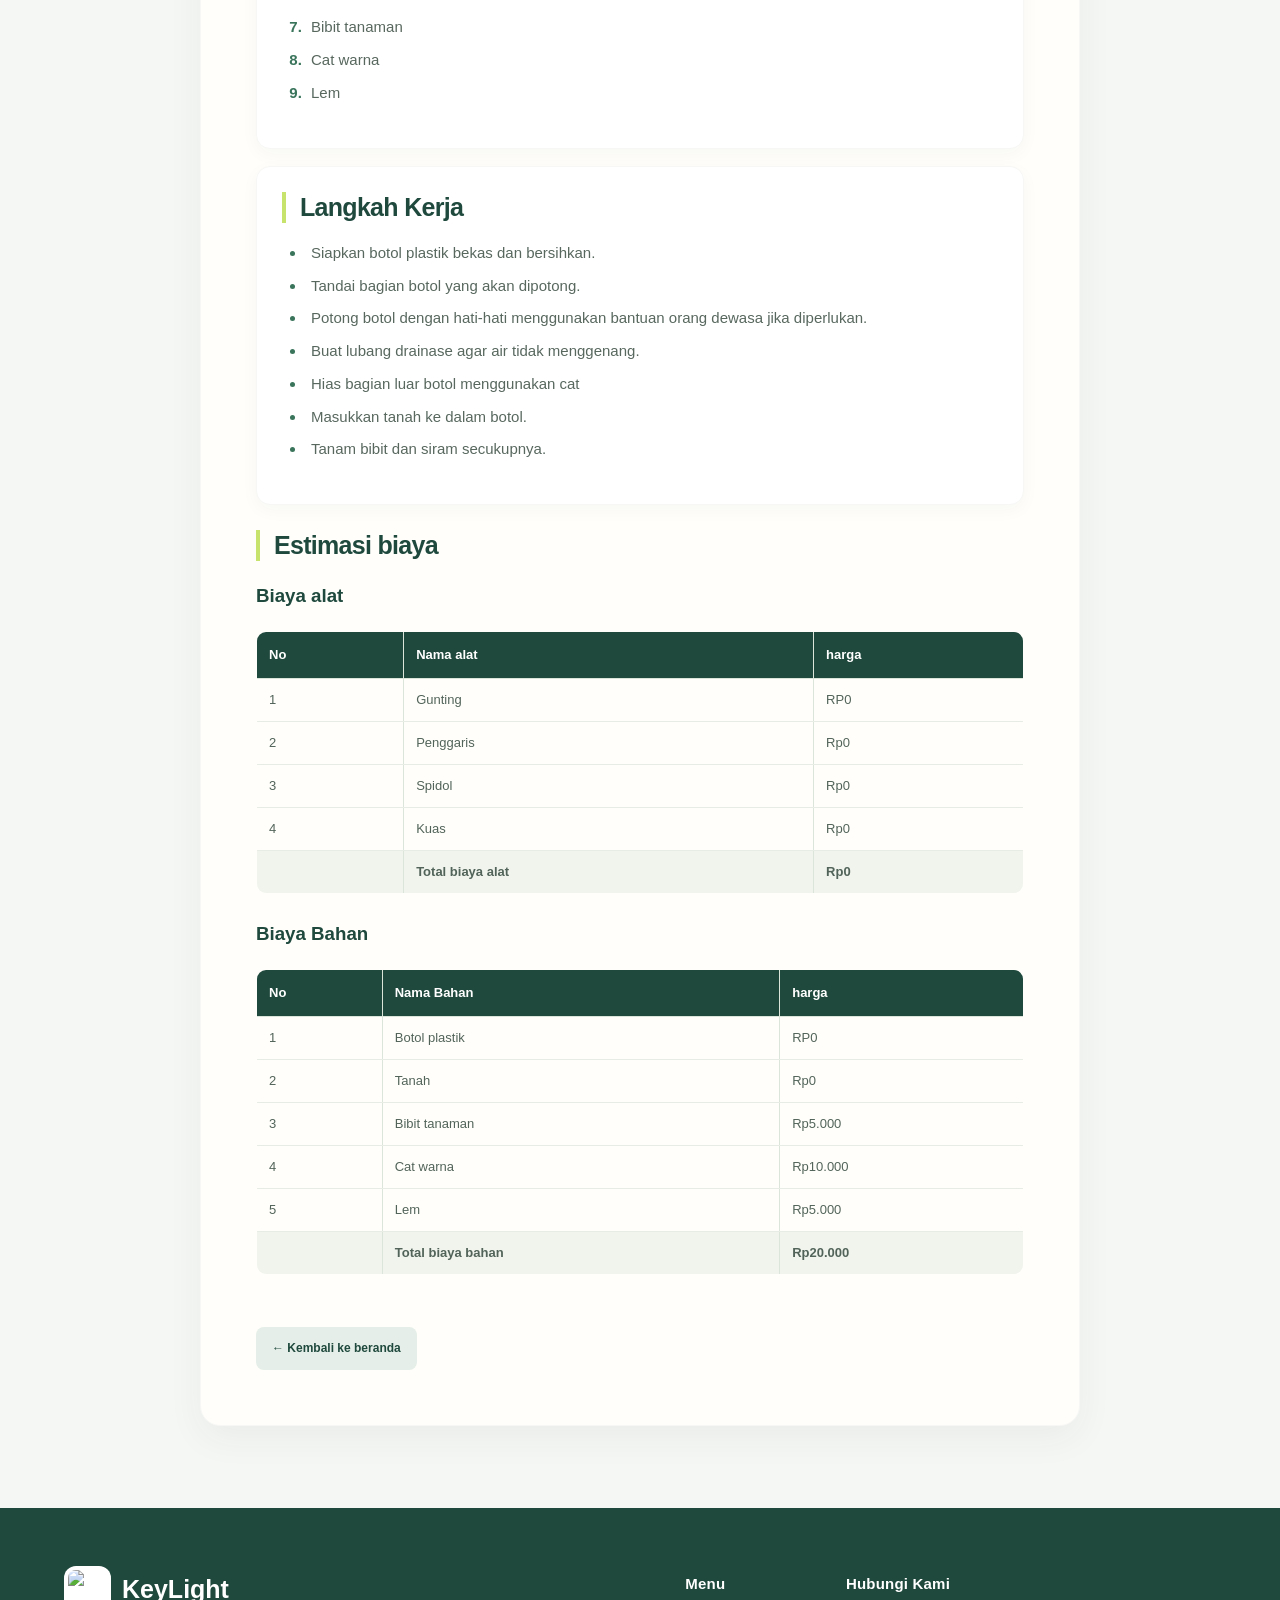
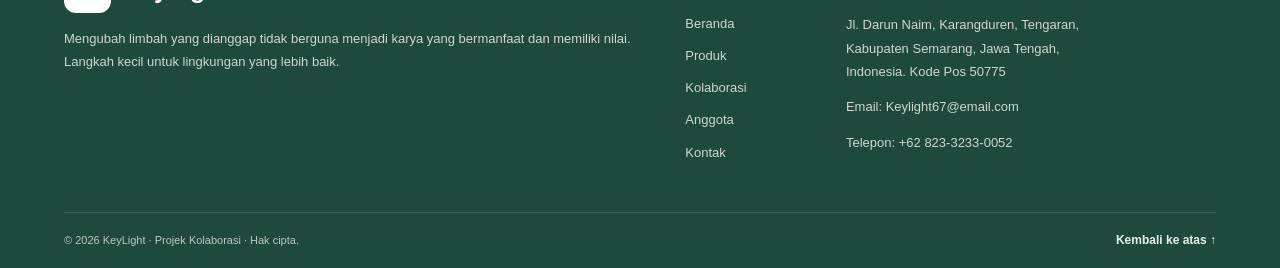
==== commit 0cef10f5: "Update ecopot.html" ====
--- a/ecopot.html
+++ b/ecopot.html
@@ -11,7 +11,7 @@
 
 <body id="top">
   <header class="site-header">
-    <div class="container nav-wrap"><a class="brand" href="index.html"><img src="assets/1761713173324.png"
+    <div class="container nav-wrap"><a class="brand" href="index.html"><img src="1761713173324.png"
           alt="Logo KeyLight">KeyLight</a>
       <nav class="nav">
         <a class="" href="index.html">Beranda</a>
@@ -30,7 +30,7 @@
   <main class="section">
     <div class="container article">
       <header class="product-intro">
-        <div class="product-intro-image"><img src="assets/pot botol.jpeg" alt="Ecopot - Pot tanaman dari botol plastik bekas"></div>
+        <div class="product-intro-image"><img src="pot botol.jpeg" alt="Ecopot - Pot tanaman dari botol plastik bekas"></div>
         <div class="product-intro-copy"><span class="product-eyebrow">KARYA DAUR ULANG KEYLIGHT</span><h2>Ecopot</h2><p>Pot tanaman dari botol plastik bekas</p></div>
       </header>
 
@@ -227,4 +227,4 @@
 
 </body>
 
-</html>+</html>
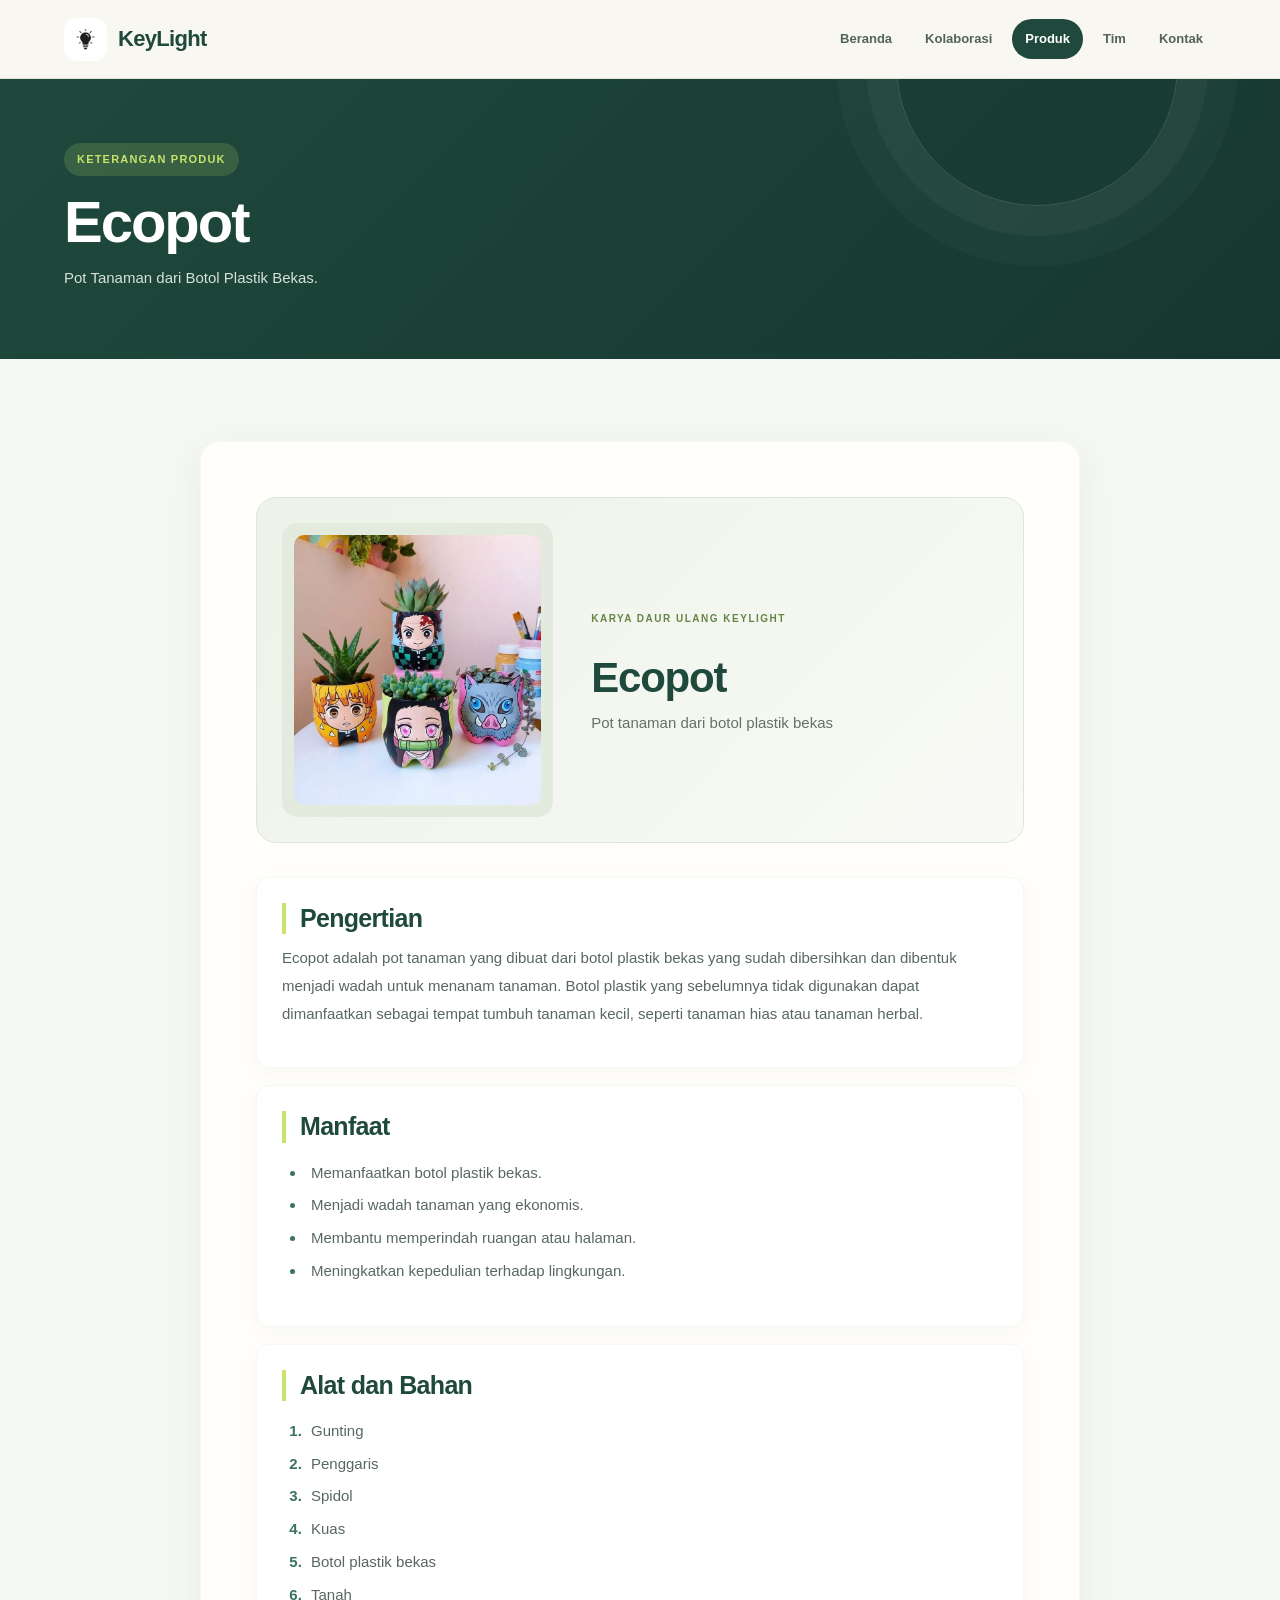
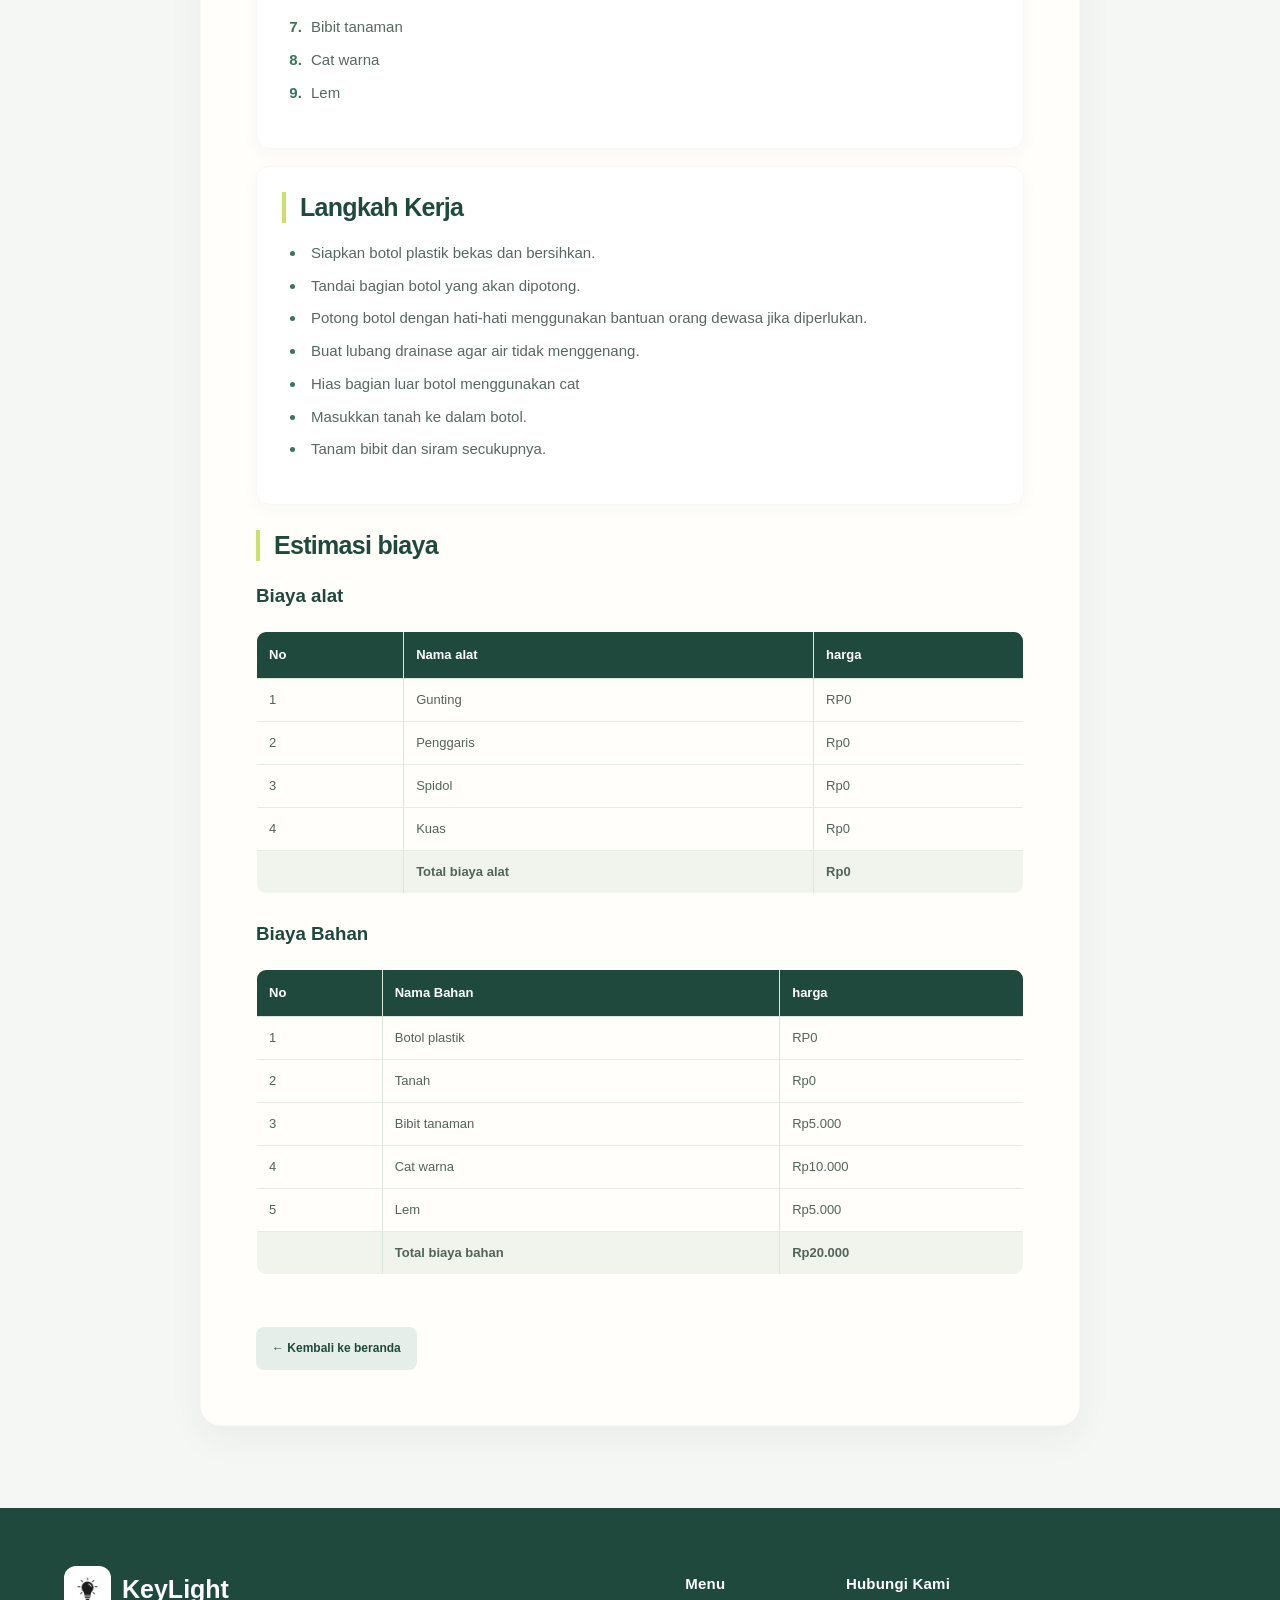
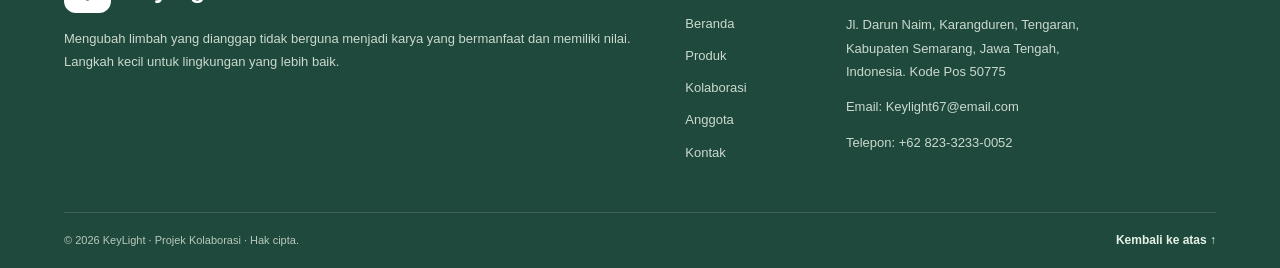
==== commit f72f668f: "Update ecopot.html" ====
--- a/ecopot.html
+++ b/ecopot.html
@@ -172,7 +172,7 @@
       <div class="footer-brand">
 
         <a class="footer-logo" href="index.html">
-          <img src="assets/1761713173324.png" alt="Logo KeyLight">
+          <img src="1761713173324.png" alt="Logo KeyLight">
           <span>KeyLight</span>
         </a>
 
